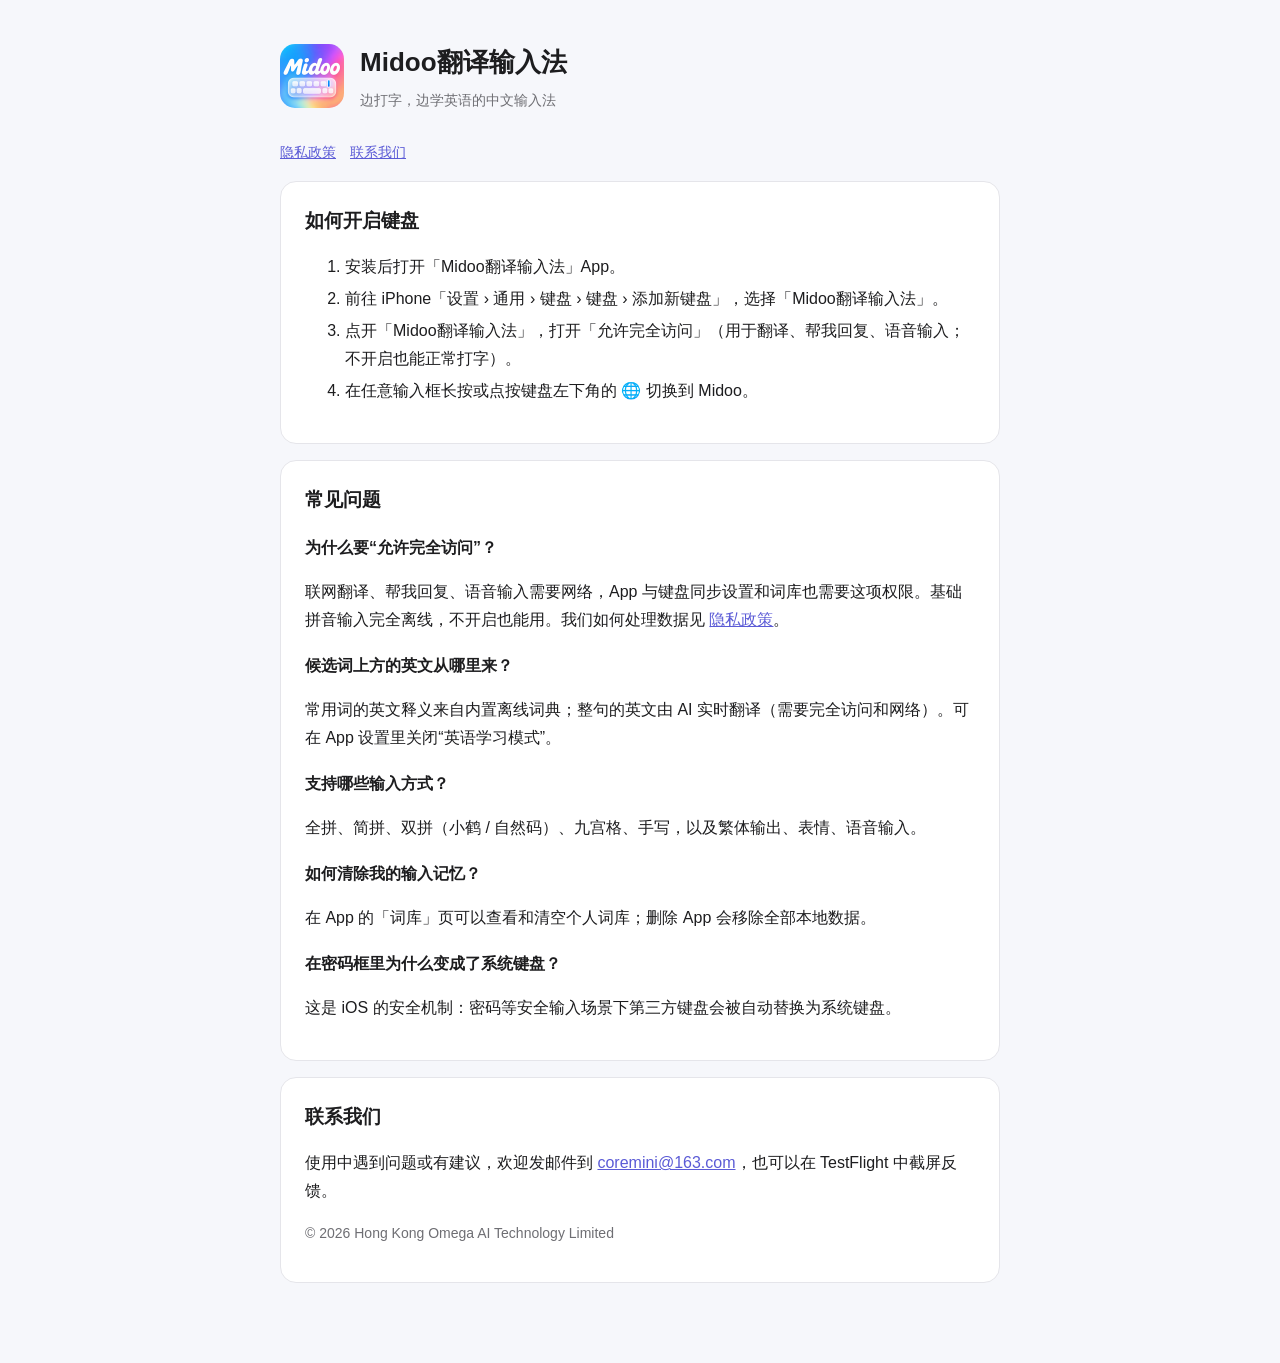
==== index.html @ 3b245945 "Midoo翻译输入法 技术支持与隐私政策页面 Co-Authored-By: Claude Opus 5.5 <noreply@anthropic.com>" ====
<!doctype html><html lang="zh-Hans"><head><meta charset="utf-8"><meta name="viewport" content="width=device-width,initial-scale=1">
<title>Midoo翻译输入法 技术支持</title><link rel="stylesheet" href="style.css"><link rel="icon" href="icon.png"></head><body><main>
<header><img src="icon.png" alt=""><div><h1>Midoo翻译输入法</h1><p>边打字，边学英语的中文输入法</p></div></header>
<nav><a href="privacy.html">隐私政策</a><a href="mailto:coremini@163.com">联系我们</a></nav>

<section><h2>如何开启键盘</h2>
<ol><li>安装后打开「Midoo翻译输入法」App。</li>
<li>前往 iPhone「设置 › 通用 › 键盘 › 键盘 › 添加新键盘」，选择「Midoo翻译输入法」。</li>
<li>点开「Midoo翻译输入法」，打开「允许完全访问」（用于翻译、帮我回复、语音输入；不开启也能正常打字）。</li>
<li>在任意输入框长按或点按键盘左下角的 🌐 切换到 Midoo。</li></ol></section>

<section><h2>常见问题</h2>
<h3>为什么要“允许完全访问”？</h3><p>联网翻译、帮我回复、语音输入需要网络，App 与键盘同步设置和词库也需要这项权限。基础拼音输入完全离线，不开启也能用。我们如何处理数据见 <a href="privacy.html">隐私政策</a>。</p>
<h3>候选词上方的英文从哪里来？</h3><p>常用词的英文释义来自内置离线词典；整句的英文由 AI 实时翻译（需要完全访问和网络）。可在 App 设置里关闭“英语学习模式”。</p>
<h3>支持哪些输入方式？</h3><p>全拼、简拼、双拼（小鹤 / 自然码）、九宫格、手写，以及繁体输出、表情、语音输入。</p>
<h3>如何清除我的输入记忆？</h3><p>在 App 的「词库」页可以查看和清空个人词库；删除 App 会移除全部本地数据。</p>
<h3>在密码框里为什么变成了系统键盘？</h3><p>这是 iOS 的安全机制：密码等安全输入场景下第三方键盘会被自动替换为系统键盘。</p></section>

<section><h2>联系我们</h2><p>使用中遇到问题或有建议，欢迎发邮件到 <a href="mailto:coremini@163.com">coremini@163.com</a>，也可以在 TestFlight 中截屏反馈。</p>
<p class="muted">© 2026 Hong Kong Omega AI Technology Limited</p></section>
</main></body></html>
---- style.css ----
:root{--bg:#f6f7fb;--card:#fff;--fg:#1d1d1f;--muted:#6e6e73;--accent:#5b5bd6;--line:#e5e5ea}
@media (prefers-color-scheme:dark){:root{--bg:#111114;--card:#1c1c1f;--fg:#f5f5f7;--muted:#a1a1a6;--accent:#8e8cff;--line:#2c2c30}}
*{box-sizing:border-box}body{margin:0;background:var(--bg);color:var(--fg);font:16px/1.75 -apple-system,BlinkMacSystemFont,"PingFang SC","Helvetica Neue",sans-serif}
main{max-width:760px;margin:0 auto;padding:40px 20px 64px}
header{display:flex;align-items:center;gap:16px;margin-bottom:28px}header img{width:64px;height:64px;border-radius:15px}
h1{font-size:26px;margin:0}header p{margin:2px 0 0;color:var(--muted);font-size:14px}
section{background:var(--card);border:1px solid var(--line);border-radius:16px;padding:22px 24px;margin:16px 0}
h2{font-size:19px;margin:0 0 8px}h3{font-size:16px;margin:18px 0 4px}ul{padding-left:1.2em;margin:6px 0}li{margin:4px 0}
a{color:var(--accent)}.muted{color:var(--muted);font-size:14px}nav{margin-top:8px;font-size:14px}nav a{margin-right:14px}
table{border-collapse:collapse;width:100%;font-size:15px}td,th{border-top:1px solid var(--line);padding:8px 6px;text-align:left;vertical-align:top}
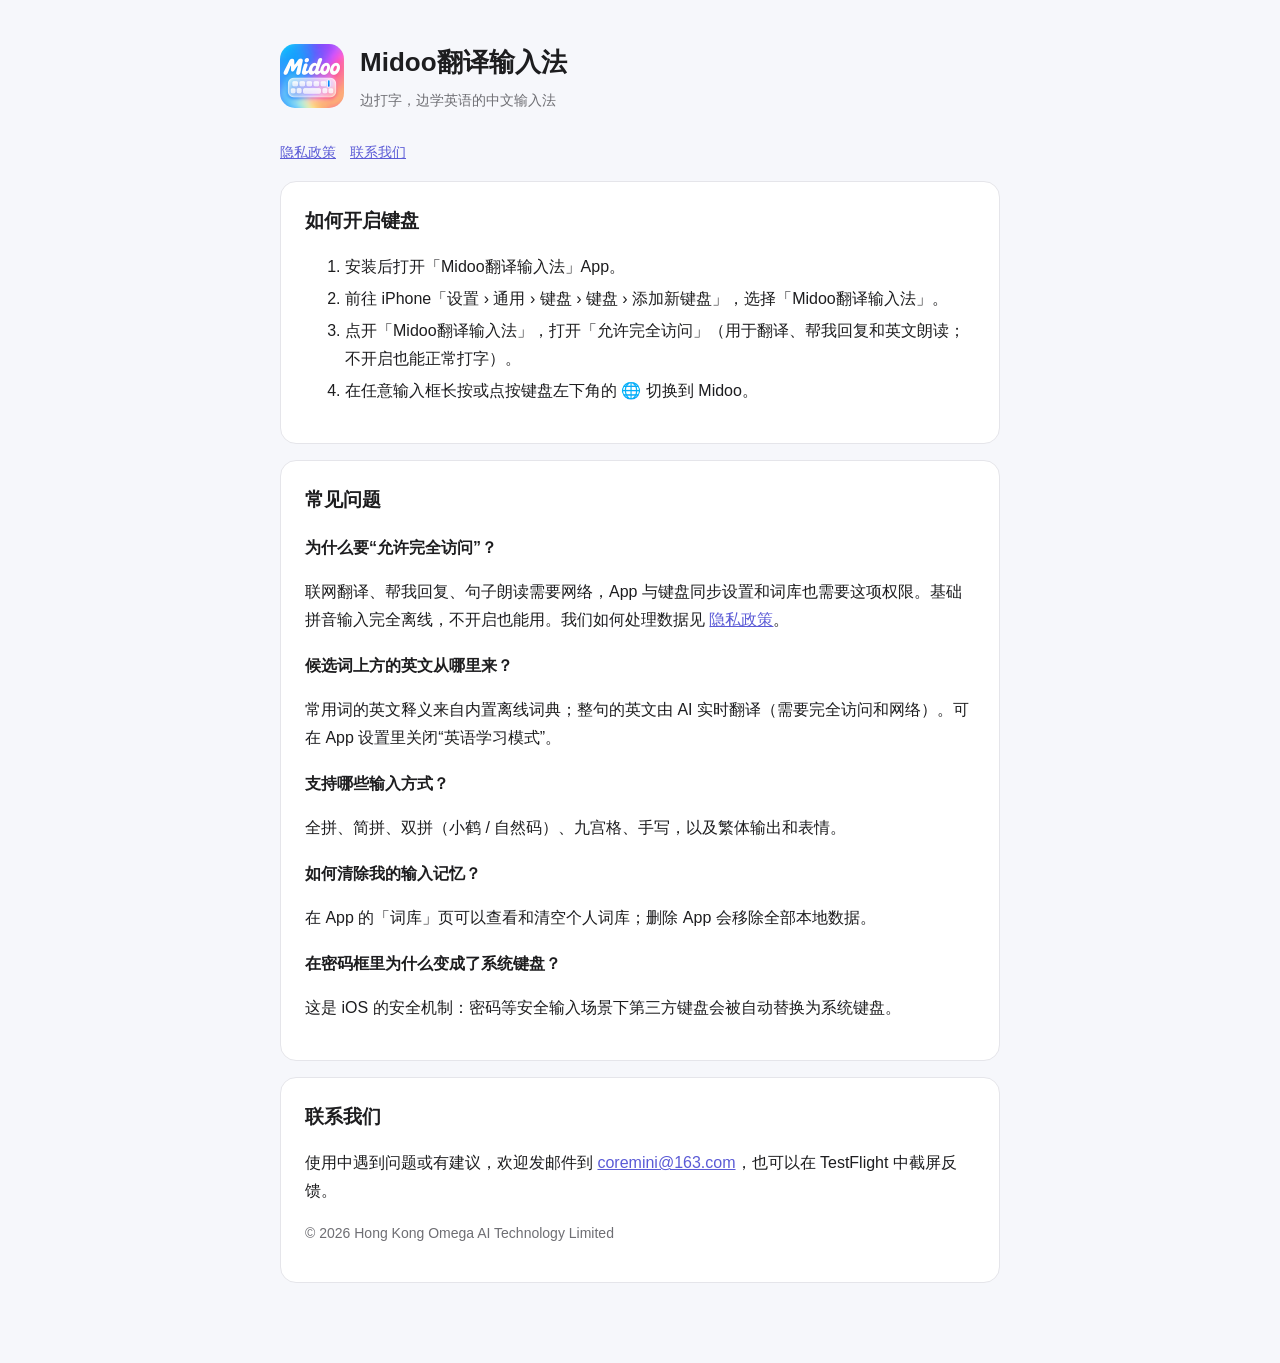
==== commit a102aca1: "隐私政策更新：删除语音输入，补充英文朗读、匿名使用统计、检查更新 Co-Authored-By: Claude Opus 5.5 <noreply@anthropic.com>" ====
--- a/index.html
+++ b/index.html
@@ -6,13 +6,13 @@
 <section><h2>如何开启键盘</h2>
 <ol><li>安装后打开「Midoo翻译输入法」App。</li>
 <li>前往 iPhone「设置 › 通用 › 键盘 › 键盘 › 添加新键盘」，选择「Midoo翻译输入法」。</li>
-<li>点开「Midoo翻译输入法」，打开「允许完全访问」（用于翻译、帮我回复、语音输入；不开启也能正常打字）。</li>
+<li>点开「Midoo翻译输入法」，打开「允许完全访问」（用于翻译、帮我回复和英文朗读；不开启也能正常打字）。</li>
 <li>在任意输入框长按或点按键盘左下角的 🌐 切换到 Midoo。</li></ol></section>
 
 <section><h2>常见问题</h2>
-<h3>为什么要“允许完全访问”？</h3><p>联网翻译、帮我回复、语音输入需要网络，App 与键盘同步设置和词库也需要这项权限。基础拼音输入完全离线，不开启也能用。我们如何处理数据见 <a href="privacy.html">隐私政策</a>。</p>
+<h3>为什么要“允许完全访问”？</h3><p>联网翻译、帮我回复、句子朗读需要网络，App 与键盘同步设置和词库也需要这项权限。基础拼音输入完全离线，不开启也能用。我们如何处理数据见 <a href="privacy.html">隐私政策</a>。</p>
 <h3>候选词上方的英文从哪里来？</h3><p>常用词的英文释义来自内置离线词典；整句的英文由 AI 实时翻译（需要完全访问和网络）。可在 App 设置里关闭“英语学习模式”。</p>
-<h3>支持哪些输入方式？</h3><p>全拼、简拼、双拼（小鹤 / 自然码）、九宫格、手写，以及繁体输出、表情、语音输入。</p>
+<h3>支持哪些输入方式？</h3><p>全拼、简拼、双拼（小鹤 / 自然码）、九宫格、手写，以及繁体输出和表情。</p>
 <h3>如何清除我的输入记忆？</h3><p>在 App 的「词库」页可以查看和清空个人词库；删除 App 会移除全部本地数据。</p>
 <h3>在密码框里为什么变成了系统键盘？</h3><p>这是 iOS 的安全机制：密码等安全输入场景下第三方键盘会被自动替换为系统键盘。</p></section>
 
